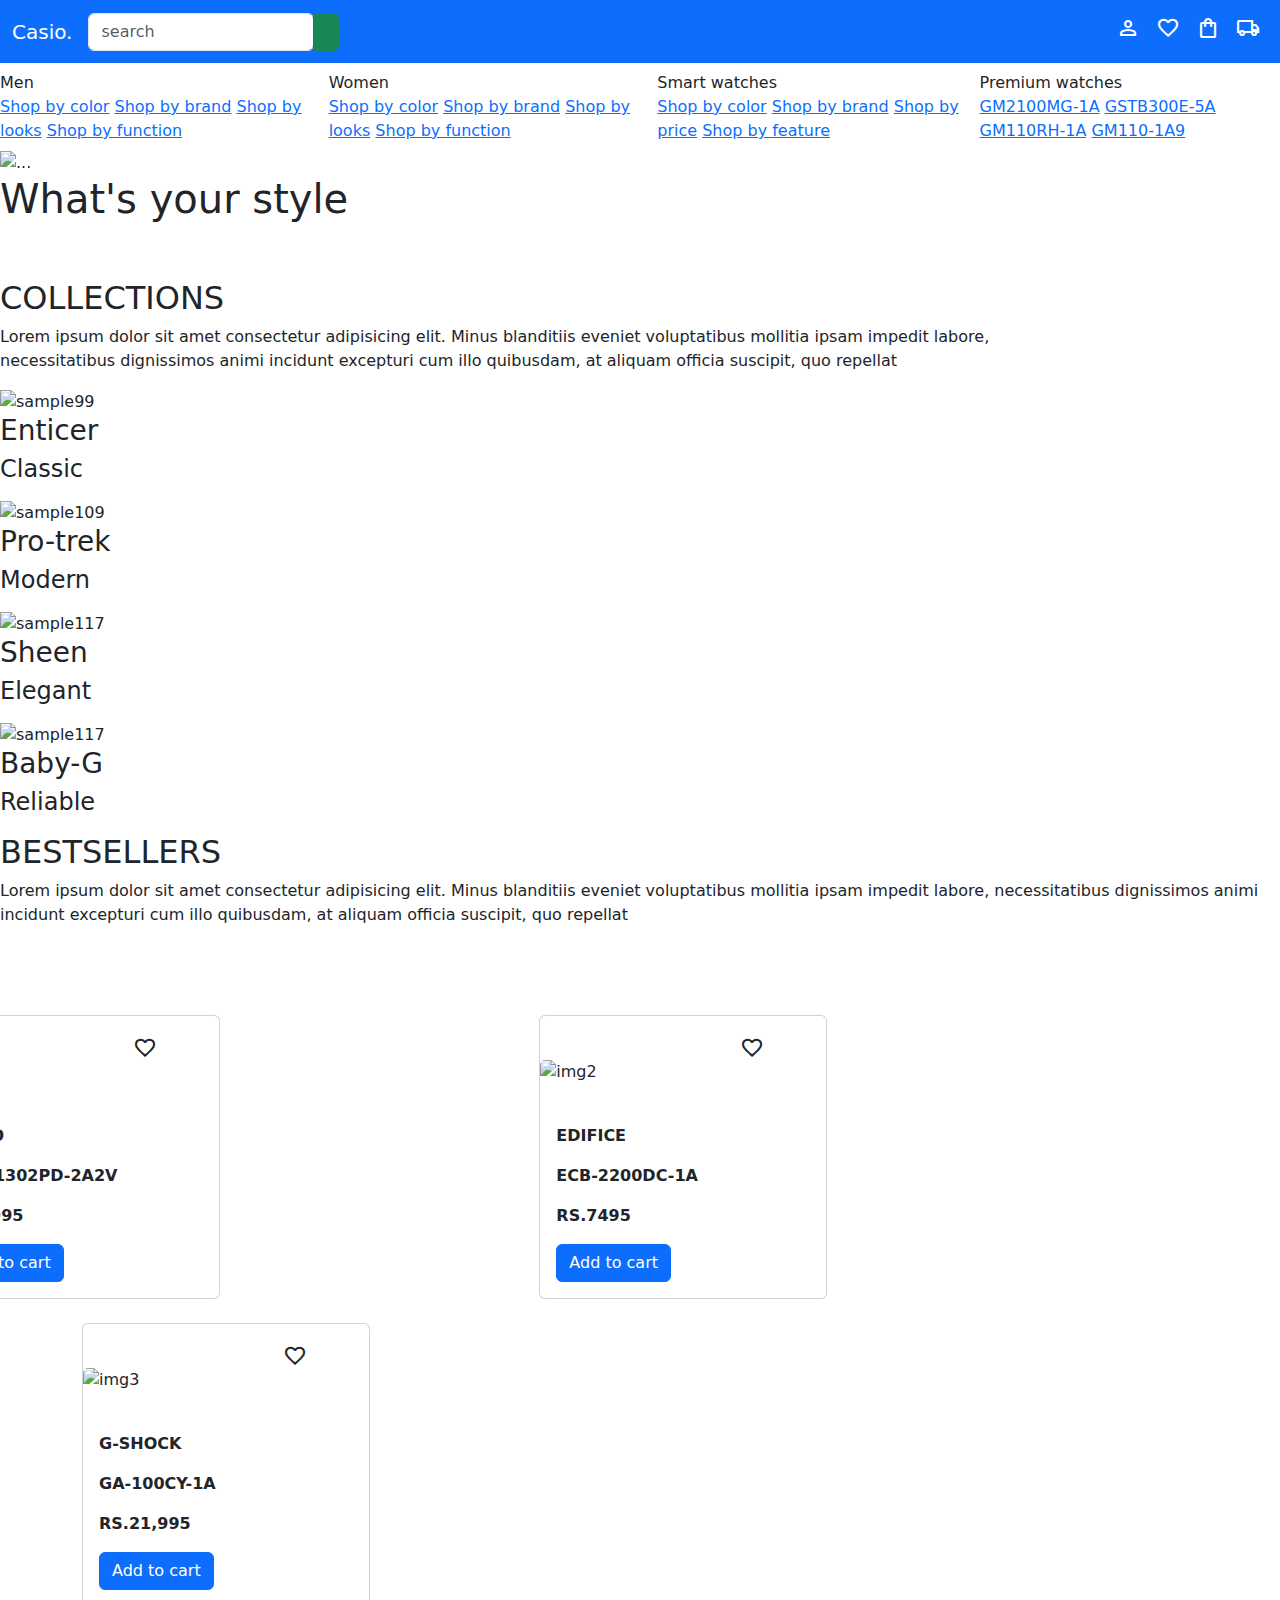
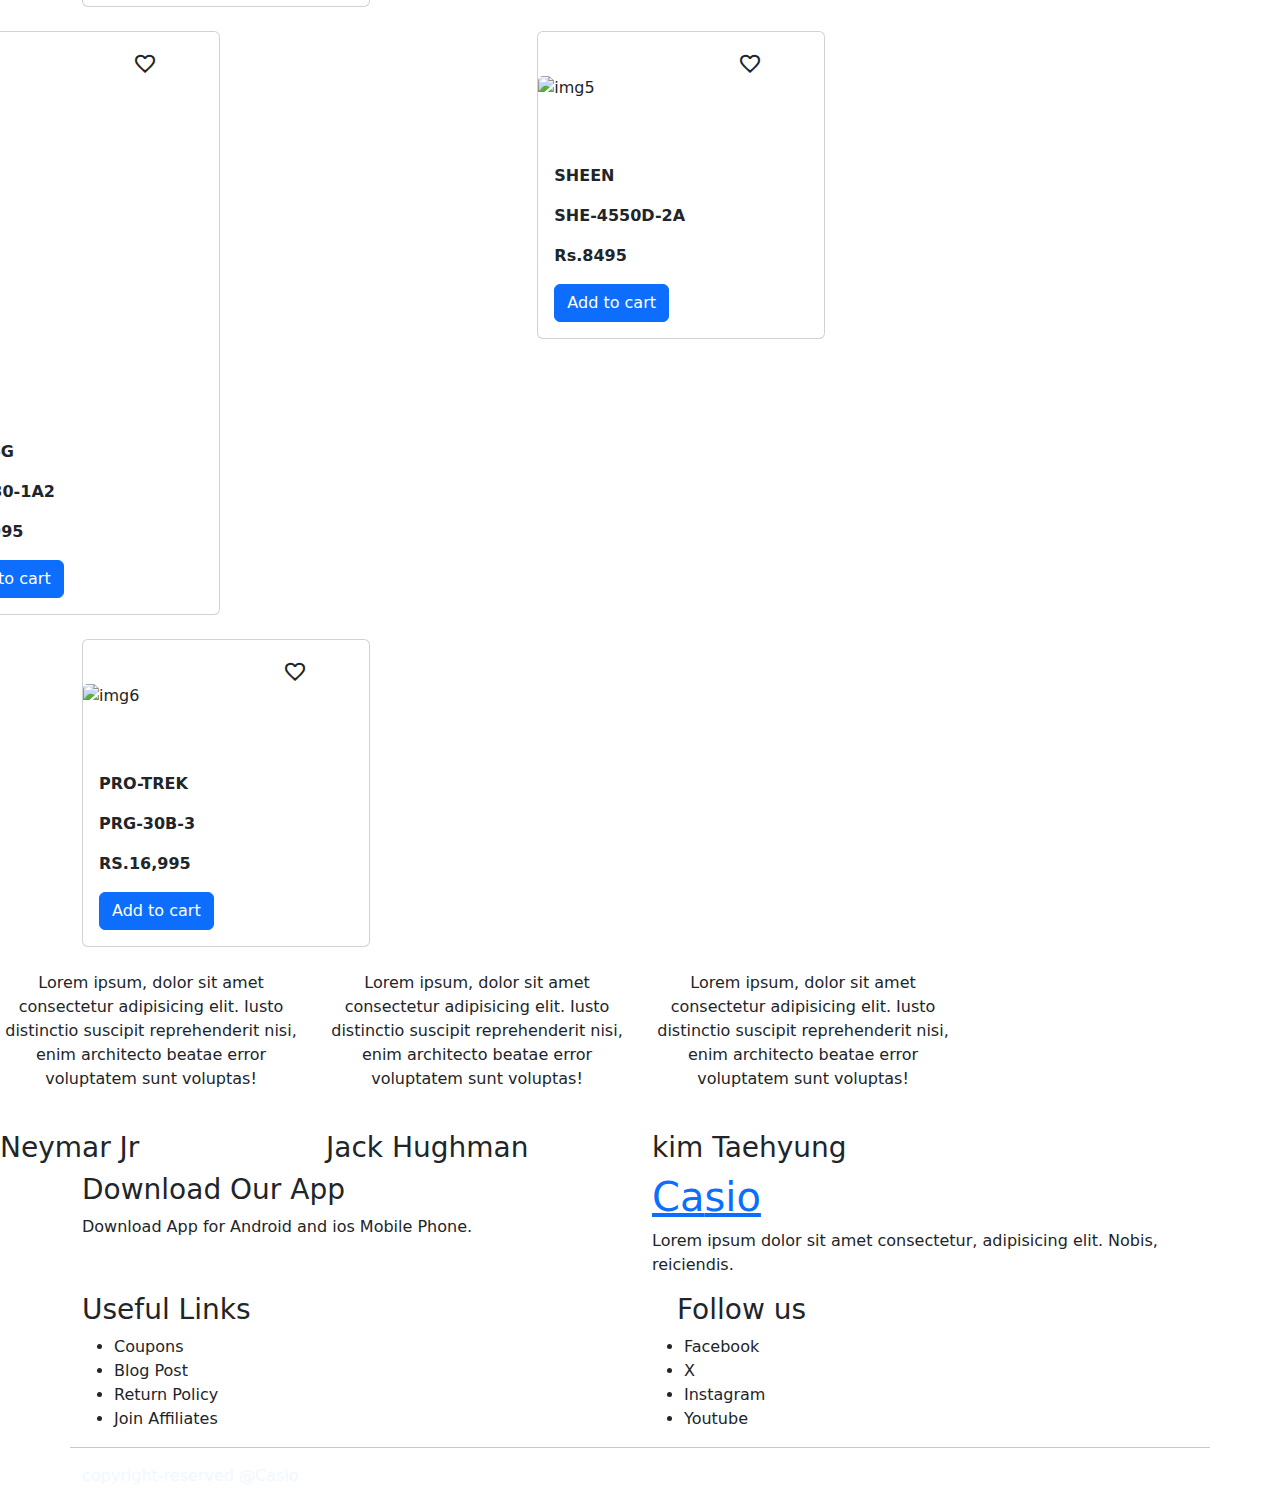
==== index.html @ 8deaa05c "Add files via upload" ====
<!DOCTYPE html>
<html lang="en">
<head>
    <meta charset="UTF-8">
    <meta name="viewport" content="width=device-width, initial-scale=1.0">
    <title>Document</title>
    <link href="https://cdn.jsdelivr.net/npm/bootstrap@5.3.2/dist/css/bootstrap.min.css" rel="stylesheet">
    <script src="https://cdn.jsdelivr.net/npm/bootstrap@5.3.2/dist/js/bootstrap.bundle.min.js"></script>
    <link rel="stylesheet" href="index.css">
    <link rel="stylesheet" href="https://pro.fontawesome.com/releases/v5.10.0/css/all.css" integrity="sha384-AYmEC3Yw5cVb3ZcuHtOA93w35dYTsvhLPVnYs9eStHfGJvOvKxVfELGroGkvsg+p" crossorigin="anonymous"/>
    <script src="https://code.jquery.com/jquery-3.6.3.js"
        integrity="sha256-nQLuAZGRRcILA+6dMBOvcRh5Pe310sBpanc6+QBmyVM=" crossorigin="anonymous"></script>
    <link rel="stylesheet" href="https://fonts.googleapis.com/css2?family=Material+Symbols+Outlined:opsz,wght,FILL,GRAD@24,400,0,0" /> 
        
    <link rel="stylesheet" href="https://fonts.googleapis.com/css2?family=Material+Symbols+Outlined:opsz,wght,FILL,GRAD@24,400,0,0" />
    <link rel="stylesheet" href="https://fonts.googleapis.com/css2?family=Material+Symbols+Outlined:opsz,wght,FILL,GRAD@24,400,0,0" />
    <link rel="stylesheet" href="https://fonts.googleapis.com/css2?family=Material+Symbols+Outlined:opsz,wght,FILL,GRAD@24,400,0,0" />
    <link rel="stylesheet" href="https://fonts.googleapis.com/css2?family=Material+Symbols+Outlined:opsz,wght,FILL,GRAD@24,400,0,0" />
    
    
</head>
<body>




<!------Navbar--------->


    <nav class="navbar navbar-expand-lg navbar-dark bg-primary justify-content-between">
        <div class="container-fluid">
          <a class="navbar-brand nav-item active" href="#">Ca<span>sio.</span></a>
          <button class="navbar-toggler" type="button" data-bs-toggle="collapse" data-bs-target="#navbarText" aria-controls="navbarText" aria-expanded="false" aria-label="Toggle navigation">
            <span class="navbar-toggler-icon"></span>
          </button>
          <div class="collapse navbar-collapse" id="navbarText">
           
      <div class="input-group">
              <div class="form-outline" data-mdb-input-init>
                <input id="search-input" type="search" id="form1" class="form-control"  placeholder="search" />
                
              </div>
              <button id="search-button" type="button" class="btn btn-success">
                <i class="fas fa-search"></i>
              </button>
            </div>


            <ul class="navbar-nav me-auto mb-2 mb-lg-0">

             
               <li class="nav-item" >
                <a class="nav-link active" href="login.html"> 
                <span class="material-symbols-outlined" >
                person
                </span></a>
                
            </li>


              <li class="nav-item">
                <a class="nav-link active" href="wishlist.html">
              <span class="material-symbols-outlined">
                favorite
                </span></a>
              </li>



              <li class="nav-item">
                <a class="nav-link active" href="cart.html">
                <span class="material-symbols-outlined">
                shopping_bag
                </span></a>
              </li>



              <li class="nav-item">
                <a class="nav-link active" href="torder.html">
                <span class="material-symbols-outlined">
                local_shipping
                </span></a>
              </li>
              

              
              
            </ul>





         
        </div>

        
      
          
        </div>
      </nav>





      

<!----------Navbar 2---------->



<nav class="navbar navbar-expand-lg  uo"> 
<div class="navbar-nav">


      <div class="dropdown">
        <div class="dropbtn">Men</button>
        <div class="dropdown-content">
          <a href="#">Shop by color</a>
          <a href="#">Shop by brand</a>
          <a href="#">Shop by looks</a>
          <a href="#">Shop by function</a>
        </div>
        </div>
      </div>


      <div class="dropdown">
        <div class="dropbtn">Women</button>
        <div class="dropdown-content">
          <a href="#">Shop by color</a>
          <a href="#">Shop by brand</a>
          <a href="#">Shop by looks</a>
          <a href="#">Shop by function</a>
        </div>
        </div>
      </div>


      <div class="dropdown">
        <div class="dropbtn">Smart watches</button>
        <div class="dropdown-content">
          <a href="#" >Shop by color</a>
          <a href="#">Shop by brand</a>
          <a href="#">Shop by price</a>
          <a href="#">Shop by feature</a>
        </div>
        </div>
      </div>


      <div class="dropdown">
        <div class="dropbtn">Premium watches</div>
        <div class="dropdown-content">
          <a href="#" >GM2100MG-1A</a>
          <a href="#">GSTB300E-5A</a>
          <a href="#">GM110RH-1A</a>
          <a href="#">GM110-1A9</a>
        </div>
      </div>
      </div>

      





</div>
</nav>

      

      

<!------card carousel-------->


      

      <div id="carouselExampleControls" class="carousel slide" data-bs-ride="carousel">
        <div class="carousel-inner">
          <div class="carousel-item active">
            <img src="images/banner-flare-red-pc.png" class="d-block w-100" alt="...">
          </div>
          <div class="carousel-item">
            <img src="images/pc-w1920h816-logo.png" class="d-block w-100" alt="...">
          </div>
          <div class="carousel-item">
            <img src="images/cic-banner-desktop.png" class="d-block w-100" alt="...">
          </div>
        </div>
        <button class="carousel-control-prev" type="button" data-bs-target="#carouselExampleControls" data-bs-slide="prev">
          <span class="carousel-control-prev-icon" aria-hidden="true"></span>
          <span class="visually-hidden">Previous</span>
        </button>
        <button class="carousel-control-next" type="button" data-bs-target="#carouselExampleControls" data-bs-slide="next">
          <span class="carousel-control-next-icon" aria-hidden="true"></span>
          <span class="visually-hidden">Next</span>
        </button>
      </div>







      <!---------Bgimg------------->


      <div id="yt">
      

        <h1 class="section4">What's your style</h1>


      </div><br><br>
      

      
      
      




      <!------------Collections------------------>

      


      <h2 class="title">COLLECTIONS</h2>
      <p class="sz">Lorem ipsum dolor sit amet consectetur adipisicing elit. Minus blanditiis eveniet voluptatibus mollitia ipsam impedit labore,<br> necessitatibus dignissimos animi incidunt excepturi cum illo quibusdam, at aliquam officia suscipit, quo repellat</p>
      <figure class="snip1577">
        <img src="images/enticer.avif" alt="sample99" />
        <figcaption>
          <h3>Enticer</h3>
          <h4>Classic</h4>
        </figcaption>
        <a href="#"></a>
      </figure>
      <figure class="snip1577"><img src="images/pro trek.avif" alt="sample109" />
        <figcaption>
          <h3>Pro-trek</h3>
          <h4>Modern</h4>
        </figcaption>
        <a href="#"></a>
      </figure>
      <figure class="snip1577"><img src="images/sheen.avif" alt="sample117" />
        <figcaption>
          <h3>Sheen</h3>
          <h4>Elegant</h4>
        </figcaption>
        <a href="#"></a>
      </figure>
      <figure class="snip1577"><img src="images/baby g.avif" alt="sample117" />
        <figcaption>
          <h3>Baby-G</h3>
          <h4>Reliable</h4>
        </figcaption>
        <a href="#"></a>
      </figure>
      






      <!-------------------Bestsellers------------------>

    

      <div class="small-container">
        <h2 class="title">BESTSELLERS</h2>
        <p class="oi">Lorem ipsum dolor sit amet consectetur adipisicing elit. Minus blanditiis eveniet voluptatibus mollitia ipsam impedit labore, necessitatibus dignissimos animi incidunt excepturi cum illo quibusdam, at aliquam officia suscipit, quo repellat</p><br><br><br>
        <div class="row " style="margin-left: -80px;">
          <div class="col-4 vc">
            <div class="card" style="width: 18rem;">
              <span class="material-symbols-outlined" style="margin-left: 200px; margin-top: 20px;">
                favorite
                </span>
              <img src="images/pricing img 1.avif"  class="card-img-top" alt="img1"><br>
              <div class="card-body">
                <p class="card-text"><b>CASIO</b></p>
                <p class="card-text"><b>MTP-1302PD-2A2V</b></p>
                <div class="rating">
                  <i class="fa fa-star"></i>
                  <i class="fa fa-star"></i>
                  <i class="fa fa-star"></i>
                        <i class="fa fa-star"></i>
                        <i class="fa fa-star-o"></i>
                    </div>
                    <p class="card-text"><b>RS.3995</b></p>
                    <button onclick="myFunction()" class="btn btn-primary" >Add to cart</button>
                </div>
              </div><br>
            </div>
            
           


            <div class="col-4" style="margin-left: 150px;">
              <div class="card" style="width: 18rem;">
                <span class="material-symbols-outlined" style="margin-left: 200px; margin-top: 20px;">
                  favorite
                  </span>
                <img src="images/pricing img 2.avif"  class="card-img-top" alt="img2"><br>
                <div class="card-body">
              <p class="card-text"><b>EDIFICE</b></p>
              <p class="card-text"><b>ECB-2200DC-1A</b></p>
              <div class="rating">
                  <i class="fa fa-star"></i>
                  <i class="fa fa-star"></i>
                  <i class="fa fa-star"></i>
                  <i class="fa fa-star"></i>
                  <i class="fa fa-star-o"></i>
              </div>
              <p class="card-text"><b>RS.7495</b></p>
              <button onclick="myFunction()" class="btn btn-primary">Add to cart</button>
          </div>
              </div><br>
            </div>


          <div class="col-4" style="margin-left: 150px;">
            <div class="card" style="width: 18rem;">
              <span class="material-symbols-outlined" style="margin-left: 200px; margin-top: 20px;">
                favorite
                </span>
              <img src="images/pricing img3.avif" class="card-img-top" alt="img3"><br>
              <div class="card-body">
              <p class="card-text"><b>G-SHOCK</b></p>
              <p class="card-text"><b>GA-100CY-1A</b></p>
              <div class="rating">
                  <i class="fa fa-star"></i>
                  <i class="fa fa-star"></i>
                  <i class="fa fa-star"></i>
                  <i class="fa fa-star"></i>
                  <i class="fa fa-star-half"></i>
              </div>
              <p class="card-text"><b>RS.21,995</b></p>
              <button onclick="myFunction()" class="btn btn-primary">Add to cart</button>
          </div>
        </div><br>
          </div>



          <div class="row">
          <div class="col-4 zi">
            <div class="card" style="width: 18rem;">
              <span class="material-symbols-outlined" style="margin-left: 200px; margin-top: 20px;">
                favorite
                </span>
              <img src="images/pricing img 4.avif" height="300px" class="card-img-top" alt="img4"><br><br>
              <div class="card-body">
              <p class="card-text"><b>BABY-G</b></p>
              <p class="card-text"><b>BA-130-1A2</b></p>
              <div class="rating">
                  <i class="fa fa-star"></i>
                  <i class="fa fa-star"></i>
                  <i class="fa fa-star"></i>
                  <i class="fa fa-star"></i>
                  <i class="fa fa-star"></i>
              </div>
              <p class="card-text"><b>RS.8995</b></p>
              <button onclick="myFunction()" class="btn btn-primary">Add to cart</button>
          </div>
            </div><br>
          </div>
          

      
      
      
          <div class="col-4" style="margin-left: 156px;">
            <div class="card" style="width: 18rem;">
              <span class="material-symbols-outlined" style="margin-left: 200px; margin-top: 20px;">
                favorite
                </span>
              <img src="images/pricing img 5.avif" class="card-img-top" alt="img5"><br><br>
              <div class="card-body">
             <p class="card-text"><b>SHEEN</b></p>
             <p class="card-text"><b>SHE-4550D-2A</b></p>
              <div class="rating">
                  <i class="fa fa-star"></i>
                  <i class="fa fa-star"></i>
                  <i class="fa fa-star"></i>
                  <i class="fa fa-star"></i>
                  <i class="fa fa-star-half"></i>
              </div>
              <p class="card-text"><b>Rs.8495</b></p>
              <button onclick="myFunction()" class="btn btn-primary">Add to cart</button>
          </div>
          </div><br>
          </div>
          


          <div class="col-4" style="margin-left: 150px;">
            <div class="card" style="width: 18rem;">
              <span class="material-symbols-outlined" style="margin-left: 200px; margin-top: 20px;">
                favorite
                </span>
              <img src="images/pricing img 6.avif" class="card-img-top" alt="img6"><br><br>
              <div class="card-body">
             <p  class="card-text"><b>PRO-TREK</b></p>
              <p class="card-text"><b>PRG-30B-3</b></p>
              <div class="rating">
                  <i class="fa fa-star"></i>
                  <i class="fa fa-star"></i>
                  <i class="fa fa-star"></i>
                  <i class="fa fa-star"></i>
                  <i class="fa fa-star-o"></i>
              </div>
              <p class="card-text"><b>RS.16,995</b></p>
              <button onclick="myFunction()" class="btn btn-primary">Add to cart</button>
          </div>
          </div><br>


        </div>
      </div>

        </div>
      </div>
      </section> 

 






        
  
<!------------Testimonial--------------->


      
        
      <div class="testmonial">
        <div class="small-container">
          <div class="row">
            <div class="col-3">
              <i class="fa fa-quote-left"></i>
              <p  style="text-align:center;">Lorem ipsum, dolor sit amet consectetur adipisicing elit. Iusto distinctio suscipit reprehenderit nisi, enim architecto beatae error voluptatem sunt voluptas!</p>
              <div class="rating">
                <i class="fa fa-star"></i>
                <i class="fa fa-star"></i>
                <i class="fa fa-star"></i>
                <i class="fa fa-star"></i>
                <i class="fa fa-star"></i>
              </div>

              <img src="images/ney2.jpg"  alt="">
              <h3>Neymar <span>Jr</span></h3>

            </div>


            <div class="col-3">
              <i class="fa fa-quote-left"></i>
              <p  style="text-align:center;">Lorem ipsum, dolor sit amet consectetur adipisicing elit. Iusto distinctio suscipit reprehenderit nisi, enim architecto beatae error voluptatem sunt voluptas!</p>
              <div class="rating">
                    <i class="fa fa-star"></i>
                    <i class="fa fa-star"></i>
                    <i class="fa fa-star"></i>
                    <i class="fa fa-star"></i>
                    <i class="fa fa-star"></i>
              </div>

              <img src="images/jack.jpg" alt="">
              <h3>Jack <span>Hughman</span></h3>

            </div>


            <div class="col-3">
              <i class="fa fa-quote-left"></i>
              <p style="text-align:center;">Lorem ipsum, dolor sit amet consectetur adipisicing elit. Iusto distinctio suscipit reprehenderit nisi, enim architecto beatae error voluptatem sunt voluptas!</p>
              <div class="rating">
                <i class="fa fa-star"></i>
                <i class="fa fa-star"></i>
                <i class="fa fa-star"></i>
                <i class="fa fa-star"></i>
                <i class="fa fa-star"></i>
              </div>
              <img src="images/tae.jpg" alt="">
              <h3>kim <span>Taehyung</span></h3>

            </div>


          </div>


        </div>


     



        <!-----------------Footer------------------->




      <div class="footer">
        <div class="container">
            <div class="row">
                <div class="col-6 footer-col-1">
                    <h3>Download Our App</h3>
                    <p>Download App for Android and ios Mobile Phone.</p>
                    <div class="app-logo">
                        <img src="images/play store.png" alt="">
                        <img src="images/apple.png" alt="">
                    </div>
                </div>
                <div class="col-6 footer-col-2">
                    <a class="f-logo">
                        <h1>Ca<span>sio</span></h1>
                    </a>
                    <p>Lorem ipsum dolor sit amet consectetur, adipisicing elit. Nobis, reiciendis.</p>
                </div>
                <div class="col-6 footer-col-3">
                    <h3>Useful Links</h3>
                    <ul>
                        <li> Coupons</li>
                        <li> Blog Post</li>
                        <li> Return Policy</li>
                        <li> Join Affiliates</li>
                    </ul>
                </div>
            

            <div class="col-6 footer-col-4">
              <h3 style="margin-left: 25px;">Follow us</h3>
              <ul>
                <li>Facebook</li>
                <li>X</li>
                <li>Instagram</li>
                <li>Youtube</li>
                
                </ul>
                
            </div>


              
              <hr>
              <p class="copyright" style="color: aliceblue;">copyright-reserved  @Casio</p>
          </div>
        
      </div>
      </div>
      </div>
      
      


    
</body>
</html>


<script>


function myFunction(){

    alert("Added");
}

</script>



<script>


$(".hover").mouseleave(
  function() {
    $(this).removeClass("hover");
  }
);


import { Input, initMDB } from "mdb-ui-kit";

initMDB({ Input });

const searchButton = document.getElementById('search-button');
const searchInput = document.getElementById('search-input');
searchButton.addEventListener('click', () => {
  const inputValue = searchInput.value;
  alert(inputValue);
});




</script>
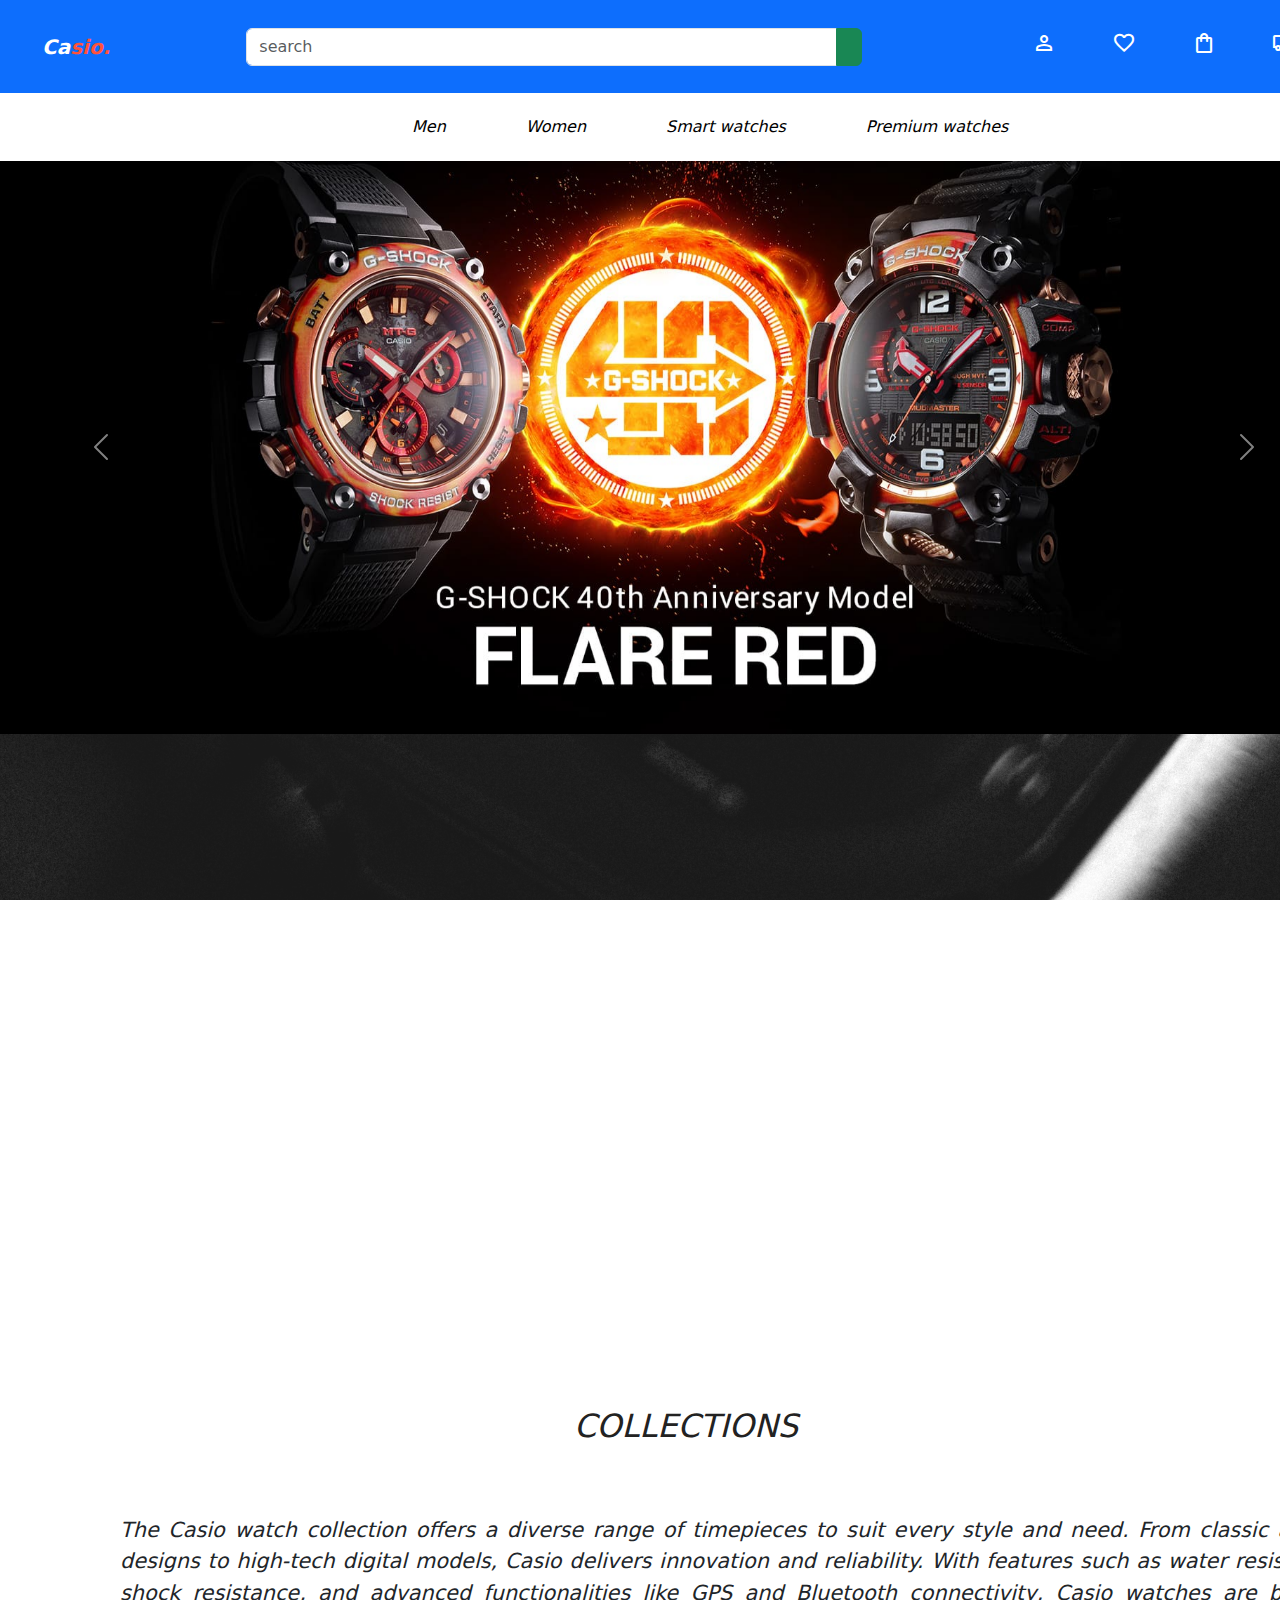
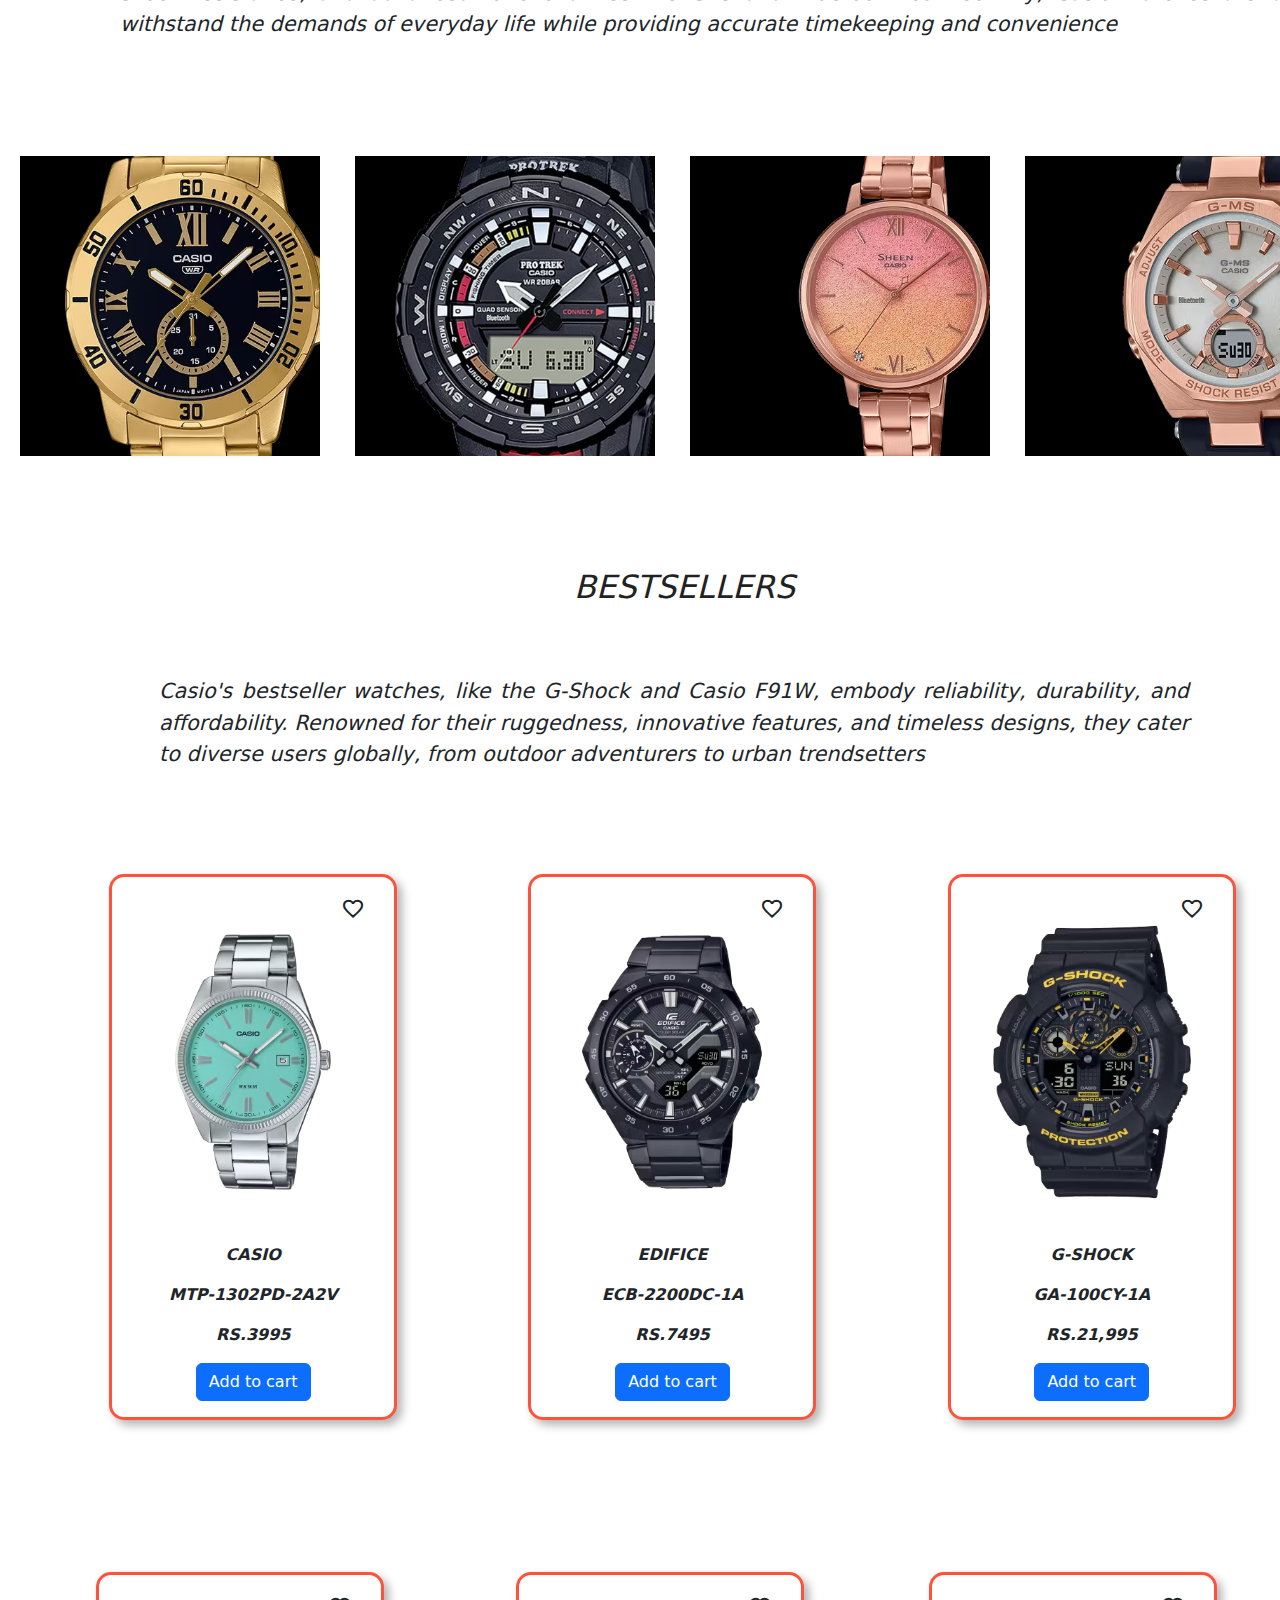
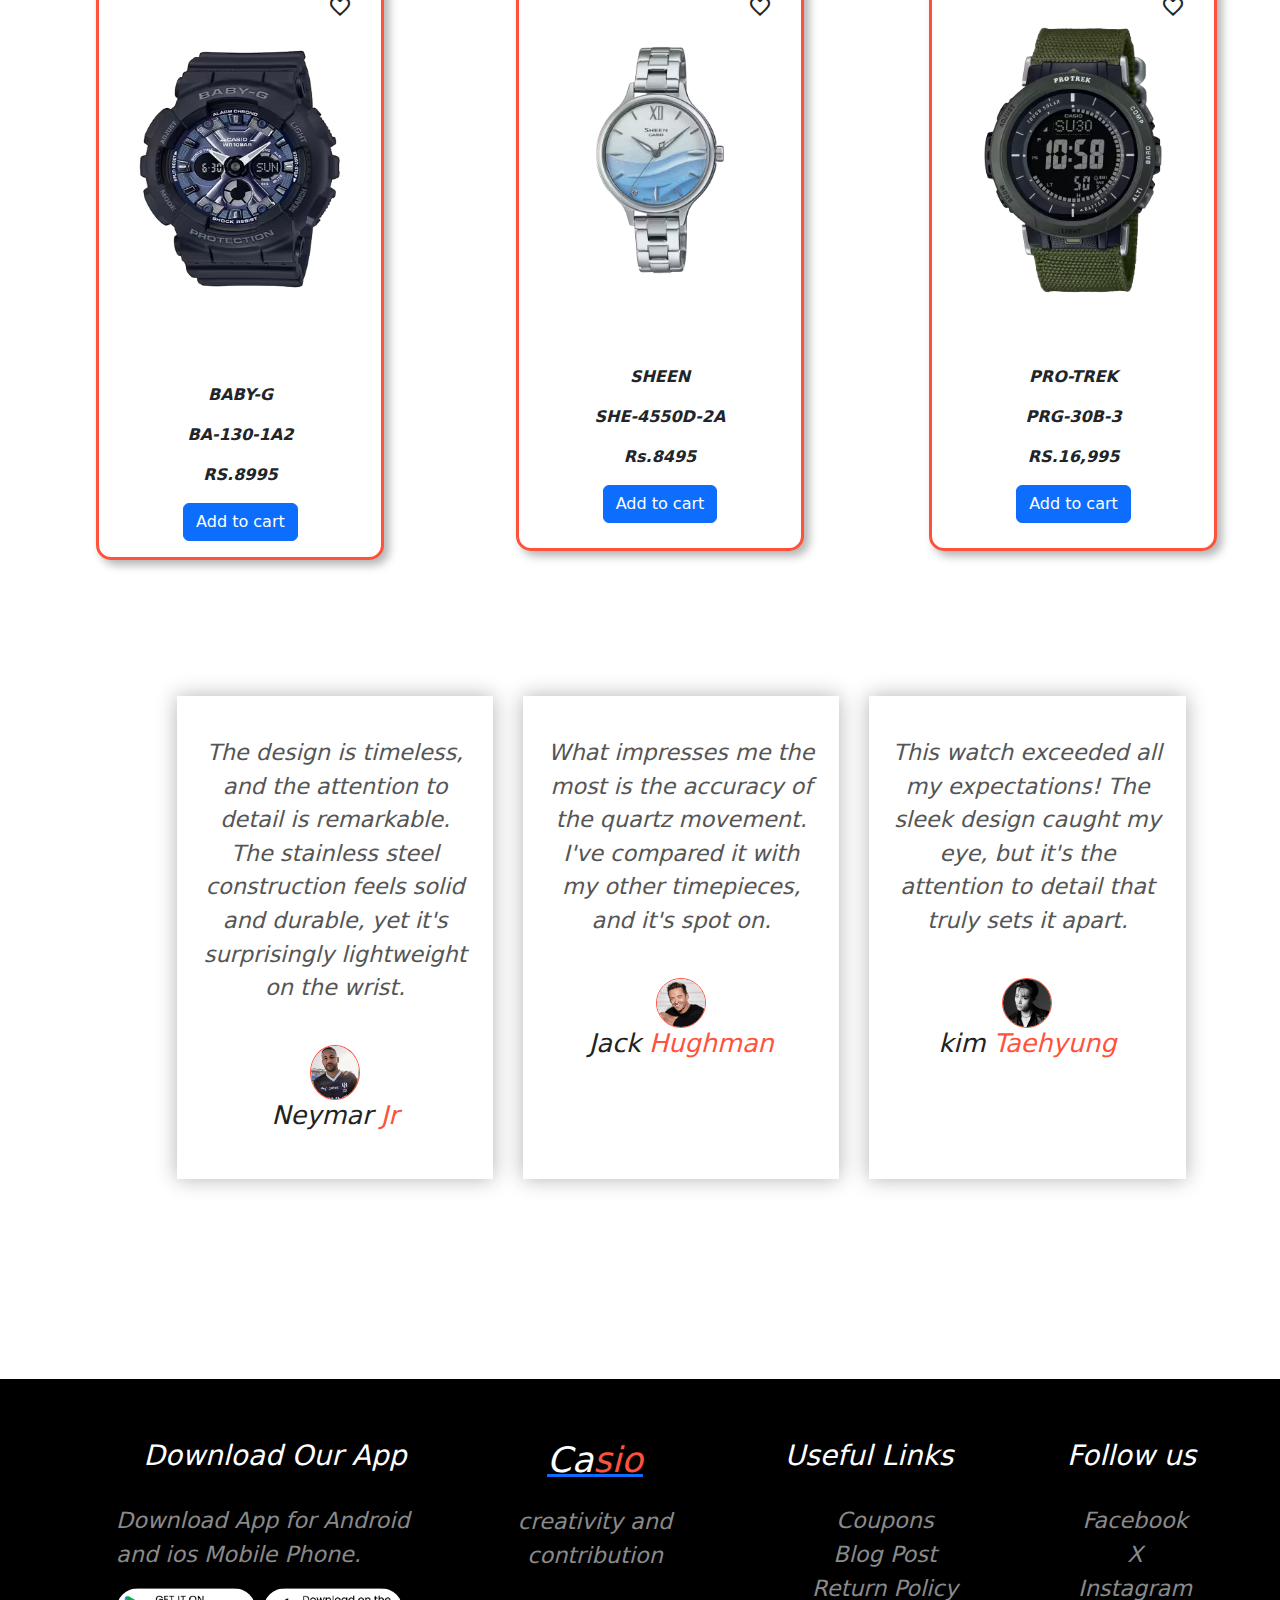
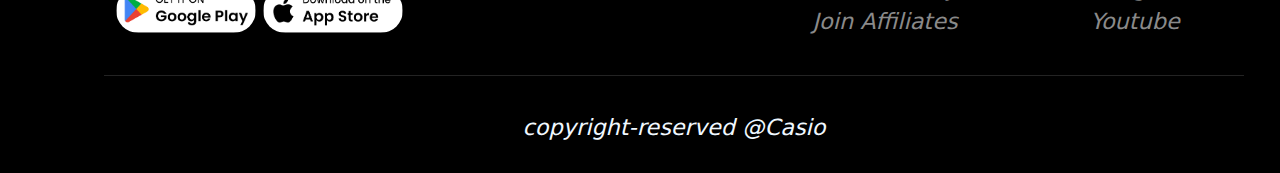
==== commit 81162f4a: "index.html" ====
--- a/index.html
+++ b/index.html
@@ -233,7 +233,7 @@
 
 
       <h2 class="title">COLLECTIONS</h2>
-      <p class="sz">Lorem ipsum dolor sit amet consectetur adipisicing elit. Minus blanditiis eveniet voluptatibus mollitia ipsam impedit labore,<br> necessitatibus dignissimos animi incidunt excepturi cum illo quibusdam, at aliquam officia suscipit, quo repellat</p>
+      <p class="sz">The Casio watch collection offers a diverse range of timepieces to suit every style and need. From classic analog designs to high-tech digital models, Casio delivers innovation and reliability. With features such as water resistance, shock resistance, and advanced functionalities like GPS and Bluetooth connectivity, Casio watches are built to withstand the demands of everyday life while providing accurate timekeeping and convenience</p>
       <figure class="snip1577">
         <img src="images/enticer.avif" alt="sample99" />
         <figcaption>
@@ -276,7 +276,7 @@
 
       <div class="small-container">
         <h2 class="title">BESTSELLERS</h2>
-        <p class="oi">Lorem ipsum dolor sit amet consectetur adipisicing elit. Minus blanditiis eveniet voluptatibus mollitia ipsam impedit labore, necessitatibus dignissimos animi incidunt excepturi cum illo quibusdam, at aliquam officia suscipit, quo repellat</p><br><br><br>
+        <p class="oi">Casio's bestseller watches, like the G-Shock and Casio F91W, embody reliability, durability, and affordability. Renowned for their ruggedness, innovative features, and timeless designs, they cater to diverse users globally, from outdoor adventurers to urban trendsetters</p><br><br><br>
         <div class="row " style="margin-left: -80px;">
           <div class="col-4 vc">
             <div class="card" style="width: 18rem;">
@@ -449,7 +449,7 @@
           <div class="row">
             <div class="col-3">
               <i class="fa fa-quote-left"></i>
-              <p  style="text-align:center;">Lorem ipsum, dolor sit amet consectetur adipisicing elit. Iusto distinctio suscipit reprehenderit nisi, enim architecto beatae error voluptatem sunt voluptas!</p>
+              <p  style="text-align:center;">The design is timeless, and the attention to detail is remarkable. The stainless steel construction feels solid and durable, yet it's surprisingly lightweight on the wrist. </p>
               <div class="rating">
                 <i class="fa fa-star"></i>
                 <i class="fa fa-star"></i>
@@ -466,7 +466,7 @@
 
             <div class="col-3">
               <i class="fa fa-quote-left"></i>
-              <p  style="text-align:center;">Lorem ipsum, dolor sit amet consectetur adipisicing elit. Iusto distinctio suscipit reprehenderit nisi, enim architecto beatae error voluptatem sunt voluptas!</p>
+              <p  style="text-align:center;">What impresses me the most is the accuracy of the quartz movement. I've compared it with my other timepieces, and it's spot on.</p>
               <div class="rating">
                     <i class="fa fa-star"></i>
                     <i class="fa fa-star"></i>
@@ -483,7 +483,7 @@
 
             <div class="col-3">
               <i class="fa fa-quote-left"></i>
-              <p style="text-align:center;">Lorem ipsum, dolor sit amet consectetur adipisicing elit. Iusto distinctio suscipit reprehenderit nisi, enim architecto beatae error voluptatem sunt voluptas!</p>
+              <p style="text-align:center;">This watch exceeded all my expectations! The sleek design caught my eye, but it's the attention to detail that truly sets it apart. </p>
               <div class="rating">
                 <i class="fa fa-star"></i>
                 <i class="fa fa-star"></i>
@@ -527,7 +527,7 @@
                     <a class="f-logo">
                         <h1>Ca<span>sio</span></h1>
                     </a>
-                    <p>Lorem ipsum dolor sit amet consectetur, adipisicing elit. Nobis, reiciendis.</p>
+                    <p>creativity and contribution</p>
                 </div>
                 <div class="col-6 footer-col-3">
                     <h3>Useful Links</h3>
@@ -606,4 +606,4 @@
 
 
 
-</script>+</script>
--- a/index.css
+++ b/index.css
@@ -0,0 +1,893 @@
+body{
+
+   
+    background-size: cover;
+    background-repeat: no-repeat;
+    height: auto;
+    width: auto;
+    position: absolute;
+    
+}
+
+ 
+
+
+/*------Navbar-----*/
+
+
+
+
+.navbar-brand{
+
+  margin-left: 30px;
+  font-weight: bold;
+  font-style: italic;
+}
+
+
+.navbar-brand span{
+
+  color: #ff523b;
+}
+
+
+.container-fluid ul li{
+
+  padding: 5px 20px;
+  
+}
+
+
+
+
+.form-control{
+
+  margin-left: 20%;
+  width:600px;
+  margin-top: 0px;
+  
+} 
+
+#search-button{
+
+ margin-left: 110px;
+}
+
+
+
+
+
+
+
+/*--------navbar2--------*/
+
+
+
+.uo{
+
+
+  padding:0 ;
+  margin:0px;
+  margin-left: 360px;
+  font-style: italic;
+ 
+}
+
+
+
+.dropbtn {
+ 
+  color:black; 
+  padding: 12px 40px;
+  font-size:1rem;
+  border: none;
+  font-weight:500;
+
+}
+
+.dropdown {
+  position: relative;
+  display: inline-block;
+}
+
+.dropdown-content {
+  display: none;
+  position: absolute;
+   background-color:white; 
+  min-width: 160px;
+   box-shadow: 0px 8px 16px 0px rgba(0,0,0,0.2); 
+  z-index: 1;
+  font-weight:400;
+
+    }
+
+
+
+.dropdown-content a {
+  color: black;
+  padding: 12px 16px;
+  text-decoration: none;
+  display: block;
+}
+
+
+
+
+.dropdown-content a:hover {background-color:#ddd;}  
+
+.dropdown:hover .dropdown-content {display: block;}
+
+ .dropdown:hover .dropbtn { text-decoration: underline ;  } 
+
+
+
+
+
+
+
+
+
+
+/*----------Watchbg----------*/
+
+
+
+
+#yt{
+
+    height: 580px;
+    width: 1348px;
+    background-image: url(images/dushawn-jovic-8_LCguEEMfM-unsplash.jpg);
+    background-size: cover;
+    background-repeat: no-repeat;
+    background-attachment: fixed;
+    opacity: 0.9;
+
+
+}
+
+
+
+.section4{
+
+
+  color: white; 
+  font-size:80px; 
+  font-family:serif;
+  padding-top: 240px;
+  padding-left: 350px;
+  font-style: italic;
+
+}
+
+
+
+
+
+
+
+
+
+
+/*-------------Bestsellers--------------*/
+ 
+
+
+
+
+
+ .small-container{
+
+    max-width: 1080px;
+    margin: auto;
+    padding-left: 25px;
+     padding-right: 25px;
+    text-align: center;
+    font-style: italic;
+  
+ }
+
+
+
+ .col h3{ 
+    color: #444;
+    font-size: 1.4rem;
+    text-align: center;
+    font-style: italic;
+}
+
+.col h3 span{
+    color: #ff523b;
+}
+
+
+ .col{
+    flex-basis: 30%;
+    min-width: 250px;
+    margin-bottom: 20px;
+    border-radius: 15px;
+}
+
+  .col img{
+    width: 90%;
+    border-radius: 15px;
+    border: 3px solid #ff523b;
+    box-shadow: 5px 5px 10px rgba(0, 0, 0, 0.3);
+    
+} 
+
+
+.vc{
+
+  margin-left: auto;
+
+}
+
+
+.zi{
+
+  margin-left: auto;
+
+}
+
+
+
+
+
+.navbar-nav{
+
+  padding: 10px 12px;
+ 
+}
+
+
+ 
+
+
+
+
+
+
+
+
+.card{
+        border-radius: 15px;
+        border: 3px solid #ff523b;
+        box-shadow: 5px 5px 10px rgba(0, 0, 0, 0.3);
+        text-align: center;
+
+} 
+
+ 
+
+
+ .col-4{
+
+    flex-basis: 24%;
+    display: grid;
+     padding: 1rem;
+    min-width: 250px;
+    margin-bottom: 6rem;
+    transition: 0.4s ease;
+
+}
+
+
+
+
+.oi{
+
+  font-size: 1.3rem;
+  text-align:justify;
+  font-style: italic;
+}
+
+ .col-4 img{
+    width: 100%;
+    
+ } 
+
+.title{ 
+    text-align: center;
+    margin: 45px auto;
+    color: #222;
+    font-size: 2rem;
+    width: 200px;
+    font-style: italic;
+    margin-bottom: 70px;
+} 
+
+
+
+
+.material-symbols-outlined {
+  font-variation-settings:
+  'FILL' 0,
+  'wght' 400,
+  'GRAD' 0,
+  'opsz' 24
+}
+
+
+
+
+
+
+ 
+
+
+
+
+
+
+
+
+
+/*-----Testimonial-----*/
+
+
+
+
+
+
+ .testimonial{
+    padding-top: 10rem;
+   
+    
+}
+
+.col-3{
+  
+    flex-basis: 30%;
+    text-align: center;
+    padding: 40px 20px;
+     box-shadow: 0 0 20px 0px rgba(0, 0, 0, 0.3); 
+    transition: transform 0.5s ease;
+    margin-left: 30px;
+
+}
+
+
+
+.col-3:hover{
+    transform: translateY(-10px);
+}
+
+
+
+.col-3 img{
+    width: 50px;
+    margin-top: 1.5rem;
+    border-radius: 50%;
+    border: 0.8px solid #ff523b;
+}
+
+
+.col-3 p{
+    font-size: 1.4rem;
+    text-align: left;
+    color: #555;
+    font-style: italic;
+}
+
+
+.col-3 h3{
+    font-weight: 400;
+    font-size: 1.6rem;
+    color: #222;
+    font-style: italic;
+}
+
+
+.col-3 .rating{
+    color: #ff523b;
+}
+
+
+
+.col-3 span{
+    color: #ff523b;
+}
+
+
+
+.col-3 .fa-quote-left{
+    color: #ff523b;
+    font-size: 1.8rem;
+} 
+
+
+
+
+
+
+
+
+/*---------------collections-----------------*/
+
+
+
+
+
+@import url(https://fonts.googleapis.com/css?family=Montserrat:200);
+.snip1577 {
+  font-family: 'Montserrat', Arial, sans-serif;
+  position: relative;
+  display: inline-block;
+  overflow: hidden;
+  margin: 10px;
+  min-width: 230px;
+  max-width: 300px;
+  width: 100%;
+  color: #fff;
+  text-align: left;
+  font-size: 16px;
+  background: #000;
+  margin-top: 100px;
+  margin-bottom: 60px;
+  margin-left: 20px;
+}
+
+.snip1577 *,
+.snip1577:before,
+.snip1577:after {
+  -webkit-box-sizing: border-box;
+  box-sizing: border-box;
+  -webkit-transition: all 0.4s ease;
+  transition: all 0.4s ease;
+}
+
+.snip1577 img {
+  max-width: 100%;
+  backface-visibility: hidden;
+  vertical-align: top;
+  display: grid;
+}
+
+.snip1577:before,
+.snip1577:after {
+  position: absolute;
+  top: 20px;
+  right: 20px;
+  content: '';
+  background-color: #fff;
+  z-index: 1;
+  opacity: 0;
+}
+
+.snip1577:before {
+  width: 0;
+  height: 1px;
+}
+
+.snip1577:after {
+  height: 0;
+  width: 1px;
+}
+
+.snip1577 figcaption {
+  position: absolute;
+  left: 0;
+  bottom: 0;
+  padding: 15px 20px;
+}
+
+.snip1577 h3,
+.snip1577 h4 {
+  margin: 0;
+  font-size: 1.1em;
+  font-weight: normal;
+  opacity: 0;
+}
+
+.snip1577 h4 {
+  font-size: .8em;
+  text-transform: uppercase;
+}
+
+.snip1577 a {
+  position: absolute;
+  top: 0;
+  bottom: 0;
+  left: 0;
+  right: 0;
+  z-index: 1;
+}
+
+.snip1577:hover img,
+.snip1577.hover img {
+  zoom: 1;
+  filter: alpha(opacity=20);
+  -webkit-opacity: 0.2;
+  opacity: 0.2;
+}
+
+.snip1577:hover:before,
+.snip1577.hover:before,
+.snip1577:hover:after,
+.snip1577.hover:after {
+  opacity: 1;
+  -webkit-transition-delay: 0.25s;
+  transition-delay: 0.25s;
+}
+
+.snip1577:hover:before,
+.snip1577.hover:before {
+  width: 40px;
+}
+
+.snip1577:hover:after,
+.snip1577.hover:after {
+  height: 40px;
+}
+
+.snip1577:hover h3,
+.snip1577.hover h3,
+.snip1577:hover h4,
+.snip1577.hover h4 {
+  opacity: 1;
+}
+
+.snip1577:hover h3,
+.snip1577.hover h3 {
+  -webkit-transition-delay: 0.3s;
+  transition-delay: 0.3s;
+}
+
+.snip1577:hover h4,
+.snip1577.hover h4 {
+  -webkit-transition-delay: 0.35s;
+  transition-delay: 0.35s;
+}
+
+
+.sz{
+
+  font-size: 1.3rem;
+  font-style: italic;
+  text-align:justify;
+  margin-left: 120px;
+
+}
+
+
+
+
+/*---------------------------footer----------------------*/
+
+
+.footer{
+  background-color: #000;
+  color: #8a8a8a;
+  font-size: 1.4rem;
+  padding: 60px 0 20px;
+  margin-top: 200px;
+  font-style: italic;
+}
+
+.footer p{
+  color: #8a8a8a;
+}
+
+.footer h3{
+  color: #fff;
+  margin-bottom: 2.0rem;
+  text-align:center;
+}
+
+
+
+
+.col-6{
+  min-width: 250px;
+  margin-bottom: 20px;
+}
+
+.footer-col-1{
+  flex-basis: 30%;
+}
+
+.footer-col-2{
+  flex: 1;
+  text-align: center;
+}
+
+.footer-col-1 img{
+  width: 180px;
+  margin-bottom: 20px;
+}
+
+.footer-col-3,.footer-col-4{
+  flex-basis: 20%;
+  text-align: center;
+
+}
+
+ul{
+  list-style: none;
+}
+
+ .app-store{
+  margin-top: 20px;
+} 
+
+.app-logo img{
+  width: 140px;
+  border-radius: 30px;
+}
+
+
+.copyright{
+
+  text-align: center;
+  padding-top: 1.2rem ;
+  margin-bottom: 0.5rem;
+  
+ 
+
+ 
+}
+
+.footer hr{
+  background: none;
+    height: 1px;
+    
+ 
+  
+} 
+
+.f-logo h1{
+  color: #fff;
+  font-size: 2.2rem;
+  padding-bottom: 1rem;
+  
+}
+
+.f-logo span{
+
+  color: #ff523b;
+  font-size: 2.2rem;
+  padding-bottom: 1rem;
+
+}
+
+
+
+
+
+
+
+
+
+
+
+
+
+
+
+
+
+ @media only screen and (max-width:600px){
+
+
+
+
+  body{
+
+    background-attachment: fixed;
+    background-repeat:no-repeat;
+    position:absolute;
+  }
+
+
+
+
+
+
+/*----------navbar---------*/
+
+
+
+
+       .form-control{
+
+        width:390px;
+        height: auto;
+        margin-top: 15px;
+        
+        margin-left:30px;
+
+       }
+
+
+
+       #search-button{
+
+
+        margin-left:-5px;
+        height: 39px;
+        margin-top: 14px;
+       }
+
+
+       #yt{
+              
+            margin: auto;
+            height:auto;
+            width: auto;
+            background-attachment: fixed;
+            margin-left: auto;
+           
+           
+
+       
+       }
+
+
+       .section4{
+
+              font-size: 40px;
+              margin-left:-10%;
+              margin: auto;
+              padding:150px 90px;
+              
+             
+               
+
+               
+       }
+
+
+
+
+       /*---------Navbar2----------*/
+
+
+
+       .uo{
+
+        margin: auto;
+        margin-left: 130px;
+        text-align:center;
+        margin-top: 2rem;
+        margin-bottom: 2rem;
+        
+       }
+
+
+
+       /*-----Bestsellers------*/
+
+
+
+       .small-container{
+
+        margin: auto;
+        margin-bottom: 5rem;
+       }
+
+
+
+
+       /*----collections-----*/
+
+
+       
+
+
+       .sz{
+
+              margin-left: auto;
+              text-align:center;
+
+       }
+
+
+       .snip1577{
+
+
+        margin: auto;
+        margin-top: 70px;
+        margin-left: 100px;
+        margin-bottom: 5rem;
+
+
+
+       }
+
+
+
+
+       /*--------Bestsellers---------*/
+
+
+
+       .vc{
+               
+               
+               margin-left: 28%;
+               
+              
+       }
+
+
+
+       .zi{
+
+             margin-left: 30%;
+
+       }
+
+
+
+
+       /*-------Testimonial--------*/
+
+
+
+       .col-3{
+
+           margin-left: auto;
+
+       }
+
+
+       .col-3 p{
+
+        text-align: justify;
+        overflow:hidden;
+       }
+
+
+
+
+
+
+       /*--------Footer----------*/
+
+
+       .footer-col-1 {
+
+        margin: auto;
+        padding: auto;
+        text-align: center;
+        margin-bottom: 2rem;
+       
+
+       }
+
+
+       .footer-col-2{
+
+        margin-bottom: 2rem;
+        
+       }
+
+
+
+       .footer-col-3{
+
+        margin: auto;
+        margin-left: auto;
+        margin-bottom: 2rem;
+       }
+
+
+
+       .footer-col-4{
+
+        margin-left: auto;
+        margin: auto;
+        margin-bottom: 2rem;
+       }
+
+
+       .copyright{
+
+       margin-left: 10px;
+       }
+
+
+ }
+  
+ 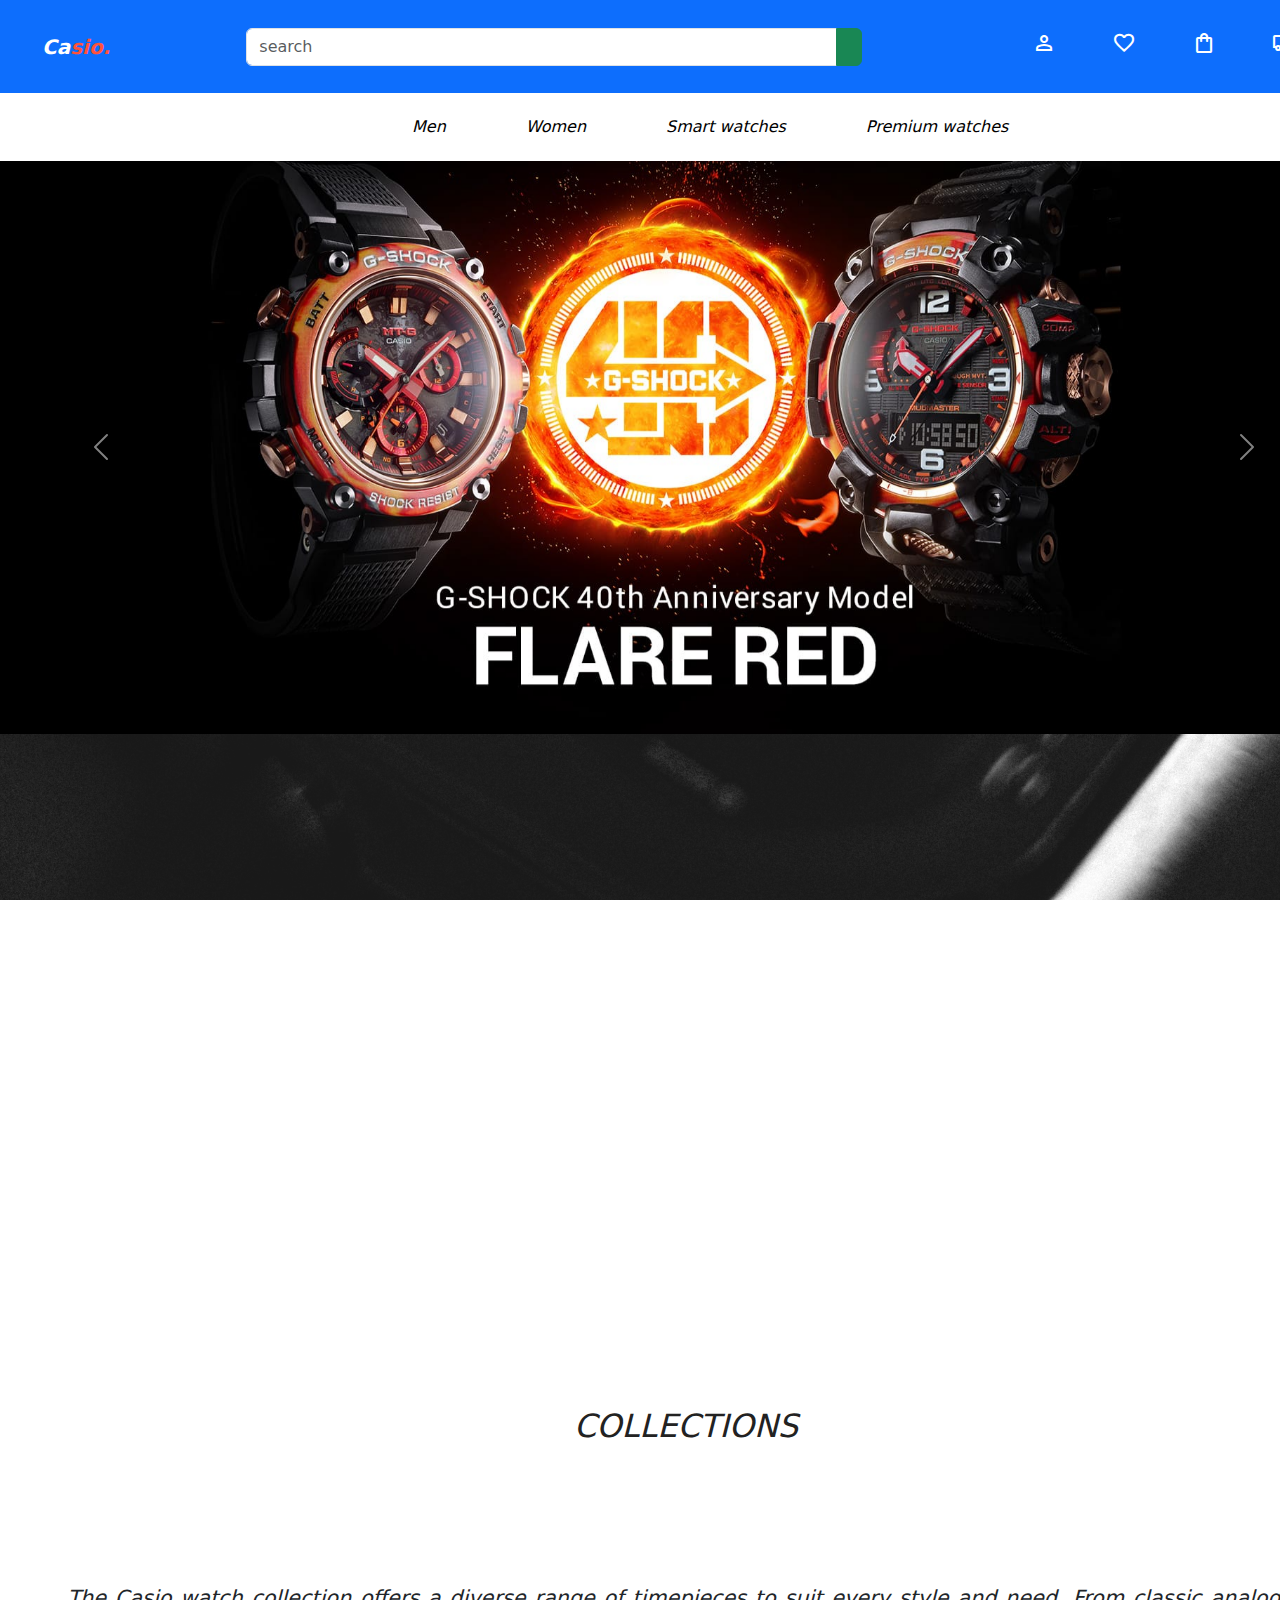
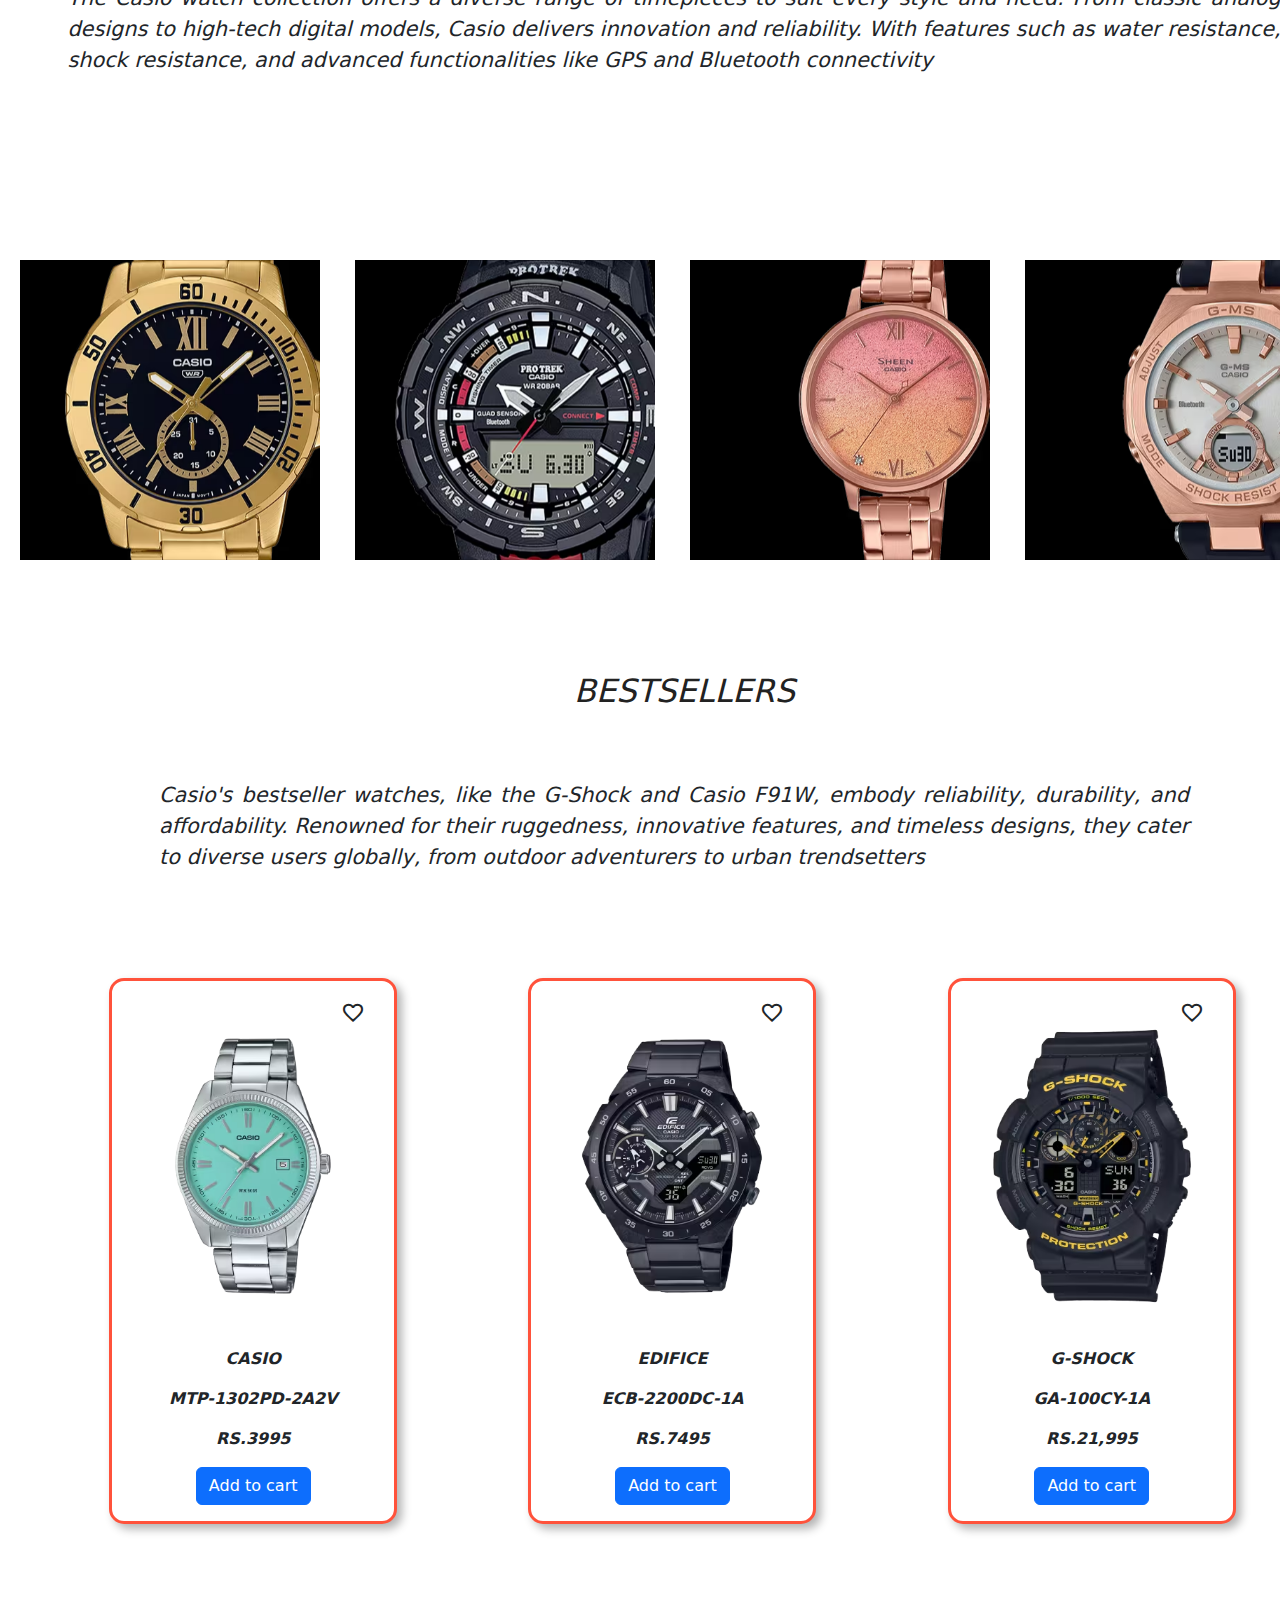
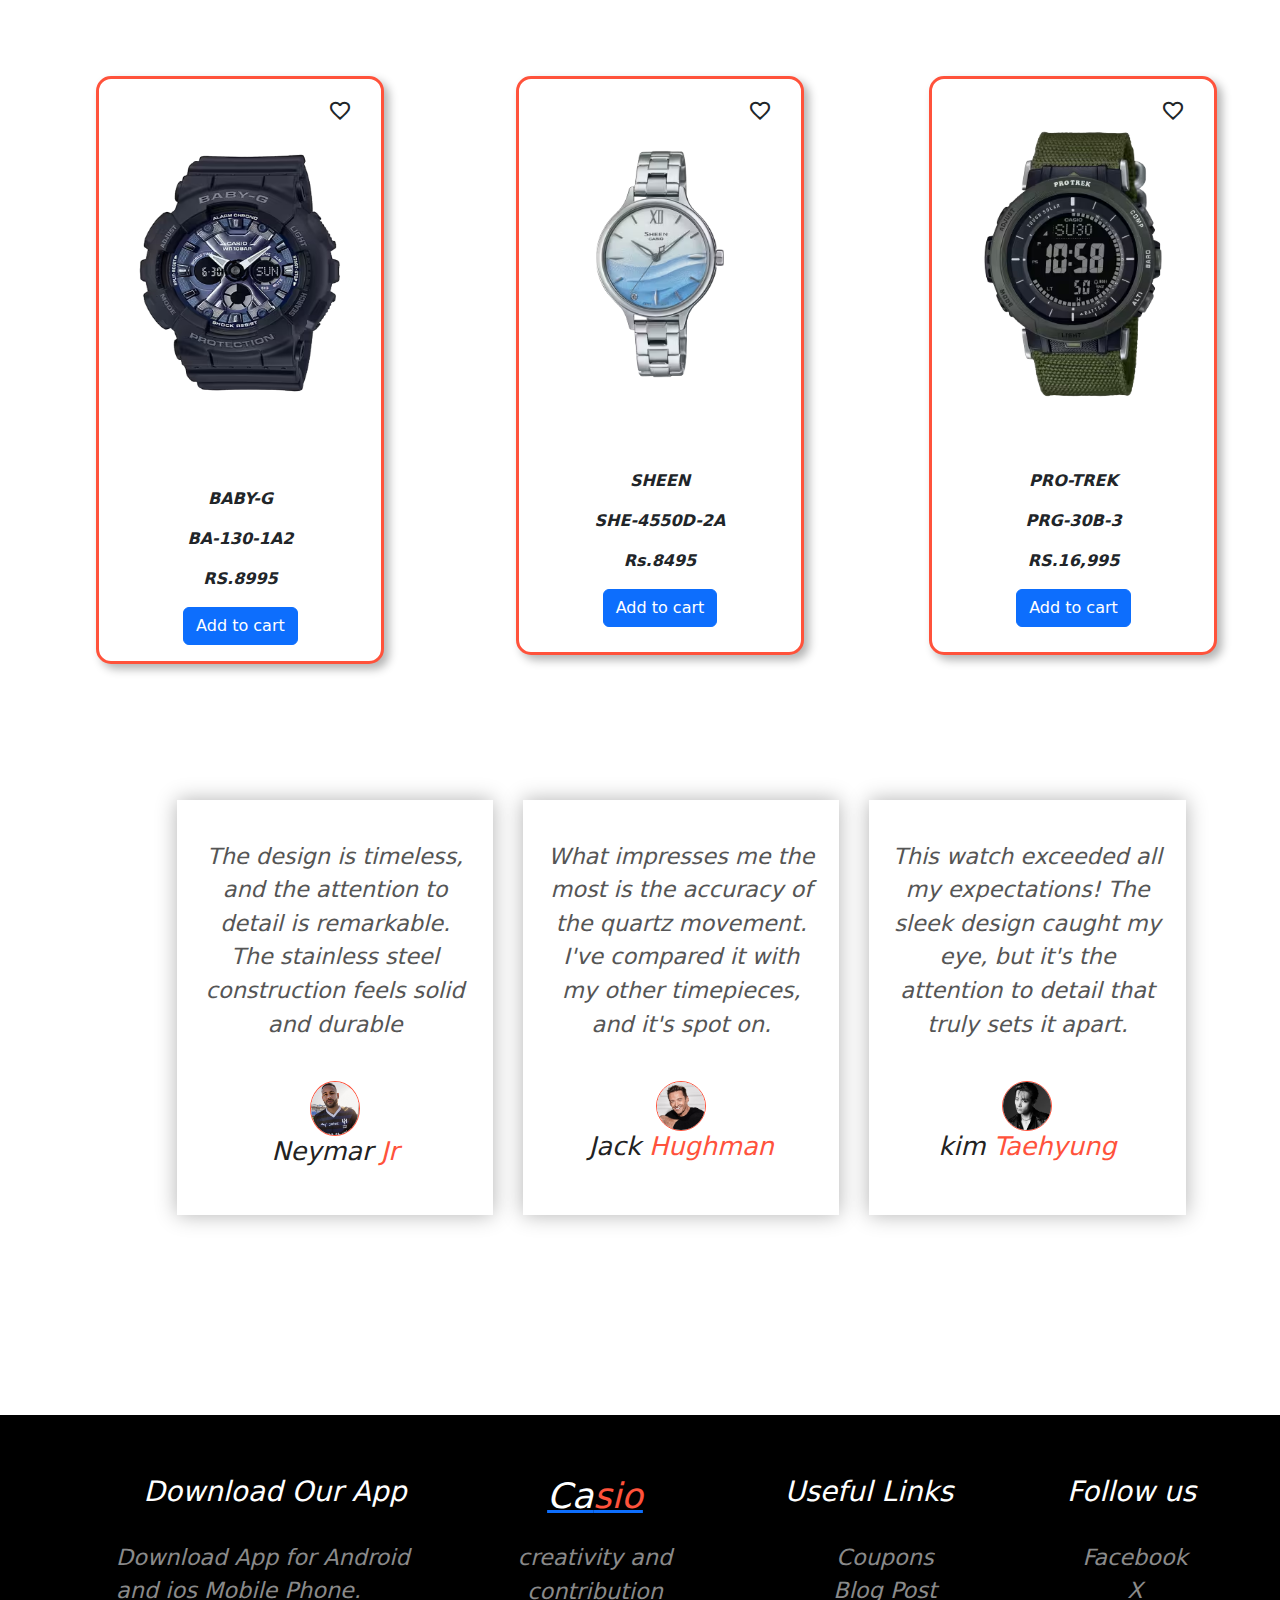
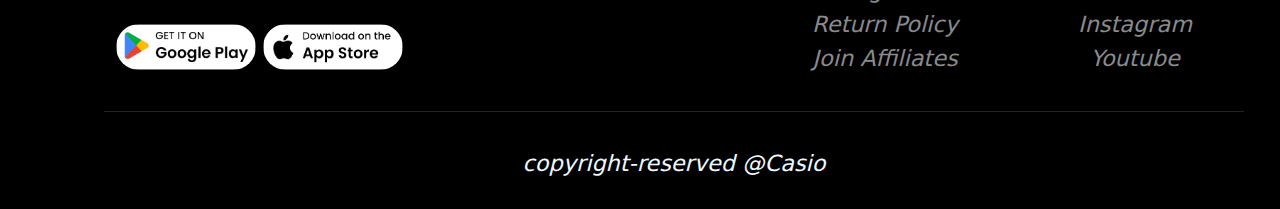
==== commit 57741756: "index.html" ====
--- a/index.html
+++ b/index.html
@@ -233,7 +233,7 @@
 
 
       <h2 class="title">COLLECTIONS</h2>
-      <p class="sz">The Casio watch collection offers a diverse range of timepieces to suit every style and need. From classic analog designs to high-tech digital models, Casio delivers innovation and reliability. With features such as water resistance, shock resistance, and advanced functionalities like GPS and Bluetooth connectivity, Casio watches are built to withstand the demands of everyday life while providing accurate timekeeping and convenience</p>
+      <p class="sz">The Casio watch collection offers a diverse range of timepieces to suit every style and need. From classic analog designs to high-tech digital models, Casio delivers innovation and reliability. With features such as water resistance, shock resistance, and advanced functionalities like GPS and Bluetooth connectivity</p>
       <figure class="snip1577">
         <img src="images/enticer.avif" alt="sample99" />
         <figcaption>
@@ -449,7 +449,7 @@
           <div class="row">
             <div class="col-3">
               <i class="fa fa-quote-left"></i>
-              <p  style="text-align:center;">The design is timeless, and the attention to detail is remarkable. The stainless steel construction feels solid and durable, yet it's surprisingly lightweight on the wrist. </p>
+              <p  style="text-align:center;">The design is timeless, and the attention to detail is remarkable. The stainless steel construction feels solid and durable</p>
               <div class="rating">
                 <i class="fa fa-star"></i>
                 <i class="fa fa-star"></i>
--- a/index.css
+++ b/index.css
@@ -546,7 +546,10 @@
   font-size: 1.3rem;
   font-style: italic;
   text-align:justify;
-  margin-left: 120px;
+  padding: 5%;
+ 
+  
+
 
 }
 
@@ -778,7 +781,7 @@
        .sz{
 
               margin-left: auto;
-              text-align:center;
+              text-align:justify;
 
        }
 
@@ -890,4 +893,4 @@
 
  }
   
- + 
